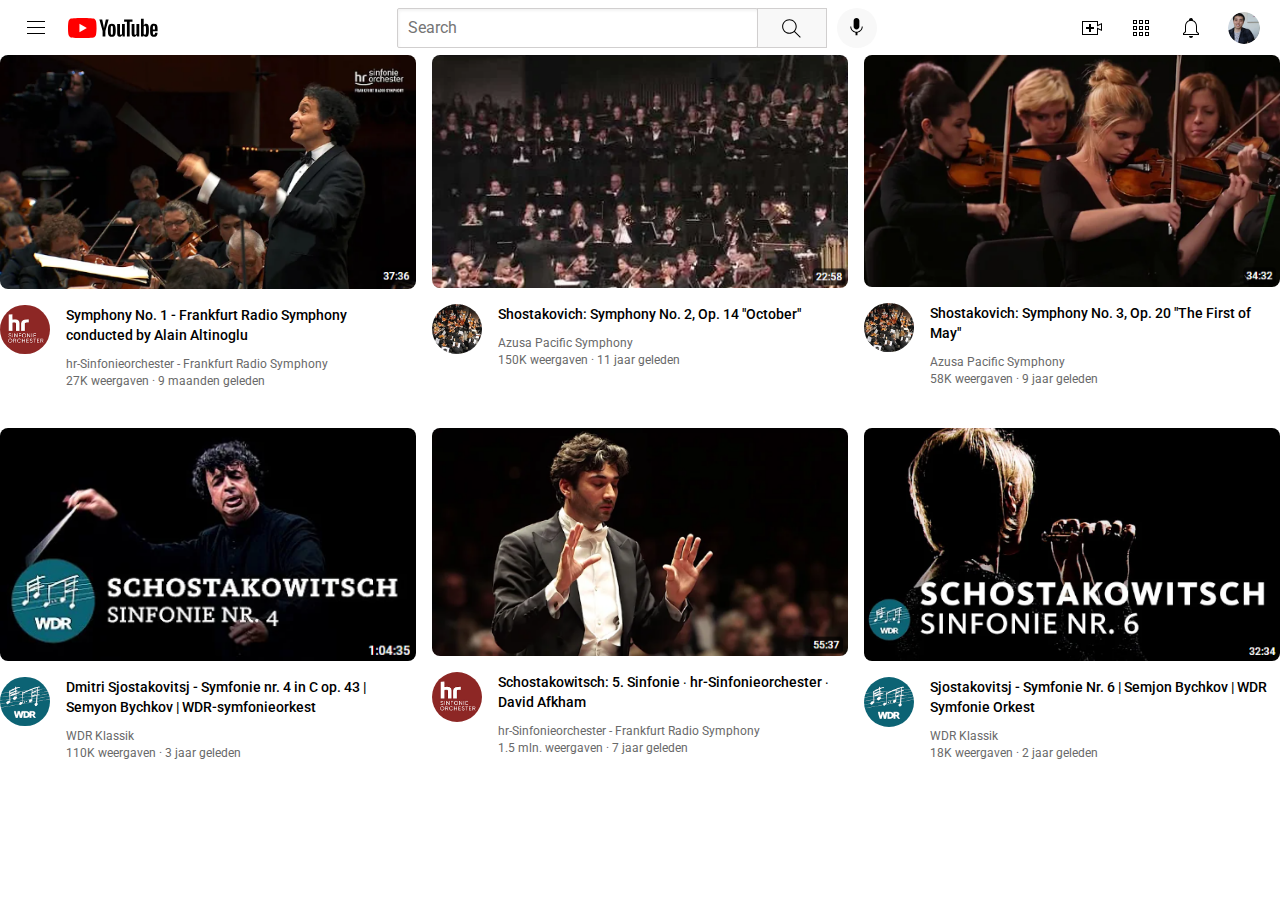
==== index.html @ b0888780 "Update and rename youtube.html to index.html" ====
<!DOCTYPE html>
<html>
    
    <head>
        <title>Youtube Clone</title>

        <link rel="preconnect" href="https://fonts.googleapis.com">
        <link rel="preconnect" href="https://fonts.gstatic.com" crossorigin>
        <link href="https://fonts.googleapis.com/css2?family=Roboto:ital,wght@0,100;0,300;0,400;0,500;0,700;0,900;1,100;1,300;1,400;1,500;1,700;1,900&display=swap" rel="stylesheet">
        
        <link rel="stylesheet" href="styles/general.css">
        <link rel="stylesheet" href="styles/header.css">
        <link rel="stylesheet" href="styles/video.css">

    </head>
    
    <body>
        
        <div class="header">
            
            <div class="left-section">
                <img class="hamburger-menu" src="icons/hamburger-menu.svg">
                <img class="youtube-logo" src="icons/youtube-logo.svg">
            </div>
            
            <div class="middle-section">
                <input class="search-bar" type="text" placeholder="Search">
                <button class="search-button">
                    <img class="search-icon" src="icons/search.svg">
                </button>
                <button class="voice-search-button">
                    <img class="voice-search-icon" src="icons/voice-search-icon.svg">
                </button>
            </div>
            
            <div class="right-section">
                <img class="upload-icon" src="icons/upload.svg">
                <img class="youtube-apps-icon" src="icons/youtube-apps.svg">
                <img class="notifications-icon" src="icons/notifications.svg">
                <img class="current-user-picture" src="channel-pictures/my-channel.jpeg">
            </div>
      
        </div>


        <div class="video-grid">

            <div>
                <img class="thumbnail" src="thumbnails/Sym1.png">
                <div class="video-info-grid">
                    <img class="profile-picture" src="channel-pictures/HR.jpg">
                    <div>
                        <p class="video-title">Symphony No. 1 - Frankfurt Radio Symphony conducted by Alain Altinoglu</p>
                        <p class="author">hr-Sinfonieorchester - Frankfurt Radio Symphony</p>
                        <p class="stats">27K weergaven &#183; 9 maanden geleden</p>
                    </div>
                </div>
            </div>

            <div>
                <img class="thumbnail" src="thumbnails/Sym2.png">
                <div class="video-info-grid">
                    <img class="profile-picture" src="channel-pictures/Azusa.jpg">
                    <div>
                        <p class="video-title">Shostakovich: Symphony No. 2, Op. 14 "October"</p>
                        <p class="author">Azusa Pacific Symphony</p>
                        <p class="stats">150K weergaven &#183; 11 jaar geleden</p>
                    </div>
                </div>
            </div>

            <div>
                <img class="thumbnail" src="thumbnails/Sym3.png">
                <div class="video-info-grid">
                    <img class="profile-picture" src="channel-pictures/Azusa.jpg">
                    <div>
                        <p class="video-title">Shostakovich: Symphony No. 3, Op. 20 "The First of May"</p>
                        <p class="author">Azusa Pacific Symphony</p>
                        <p class="stats">58K weergaven &#183; 9 jaar geleden</p>
                    </div>
                </div>
            </div>

            <div>
                <img class="thumbnail" src="thumbnails/Sym4.png">
                <div class="video-info-grid">
                    <img class="profile-picture" src="channel-pictures/WDR.jpg">             
                    <div>
                        <p class="video-title">Dmitri Sjostakovitsj - Symfonie nr. 4 in C op. 43 | Semyon Bychkov | WDR-symfonieorkest</p>
                        <p class="author">WDR Klassik</p>
                        <p class="stats">110K weergaven &#183; 3 jaar geleden</p>
                    </div>
                </div>
            </div>

            <div>
                <img class="thumbnail" src="thumbnails/Sym5.png">
                <div class="video-info-grid">
                    <img class="profile-picture" src="channel-pictures/HR.jpg">
                    <div>
                        <p class="video-title">Schostakowitsch: 5. Sinfonie ∙ hr-Sinfonieorchester ∙ David Afkham</p>
                        <p class="author">hr-Sinfonieorchester - Frankfurt Radio Symphony</p>
                        <p class="stats">1.5 mln. weergaven &#183; 7 jaar geleden</p>
                    </div>
                </div>
            </div>

            <div>
                <img class="thumbnail" src="thumbnails/Sym6.png">
                <div class="video-info-grid">
                    <img class="profile-picture" src="channel-pictures/WDR.jpg">
                    <div>
                        <p class="video-title">Sjostakovitsj - Symfonie Nr. 6 | Semjon Bychkov | WDR Symfonie Orkest</p>
                        <p class="author">WDR Klassik</p>
                        <p class="stats">18K weergaven &#183; 2 jaar geleden</p>
                    </div>
                </div>
            </div>

        </div>

    </body>

</html>
---- styles/general.css ----
p{
    font-family: Roboto, Arial;
    margin-top: 0px;
    margin-bottom: 0px;}

body{
    margin: 0}
---- styles/header.css ----
.header{
    height: 55px;
    display: flex;
    flex-direction: row;
    justify-content: space-between;}

.left-section{
    display: flex;
    align-items: center;}

.hamburger-menu{
    height: 24px;
    margin-left: 24px;
    margin-right: 20px;}

.youtube-logo{
    height: 20px;}

.middle-section{
    flex: 1;
    margin-left: 70px;
    margin-right: 35px;
    max-width: 480px;
    display: flex;
    align-items: center;
    flex-direction: row;}

.search-bar{
    flex: 1;
    height: 36px;
    width: 0px;
    border-style: solid;
    border-width: 1px;
    border-color: rgb(209, 207, 207);
    border-radius: 2px;
    font-size: 16px;
    padding-left: 10px;
    box-shadow: inset 1px 2px 3px rgba(0, 0, 0, 0.05);}

.search-bar::placeholder{
    font-family: Roboto, Arial;
    font-size: 16px;}

.search-button{
    width: 70px;
    height: 40px;
    border-style: solid;
    border-width: 1px;
    border-color: rgb(209, 207, 207);
    background-color: rgb(248, 248, 248);
    margin-right: 10px;
    margin-left: -1px;}

.search-icon{
    height: 25px;
    margin-top: 4px;}

.voice-search-icon{
    height: 23px;}

.voice-search-button{
    width: 40px;
    height: 40px;
    border-style: none;
    border-radius: 20px;
    background-color: rgb(248, 248, 248);}
 
.right-section{
    width: 180px;
    display: flex;
    align-items: center;
    justify-content: space-between;
    margin-right: 20px;
    flex-shrink: 0;}

.upload-icon{
    height: 24px}

.youtube-apps-icon{
    height: 24px;}

.notifications-icon{
    height: 24px;}

.current-user-picture{
    height: 32px;
    border-radius: 16px;}
---- styles/video.css ----
.thumbnailold{
    width: 400px;
    height: 300px;
    object-fit: contain;
    object-position: bottom;
    border-width: 2px;
    border-style: solid;
    border-radius: 3px;
    border-color: red;}

.thumbnail{
    width: 100%;
    border-radius: 8px;
    margin-bottom: 12px;}

.video-title{
    margin-top: 0px;
    font-size: 14px;
    font-weight: 500;
    margin-bottom: 12px;
    line-height: 20px;}

.author,.stats{
    font-size: 12px;
    color: rgb(105, 105, 105);}

.author{
    margin-bottom: 3px;}

.video-info-grid{
    display: grid;
    grid-template-columns: 66px 1fr;}

.profile-picture{
    width: 75%;
    border-radius: 40px;}

.video-grid{
    display: grid;
    grid-template-columns: 1fr 1fr 1fr;
    column-gap: 16px;
    row-gap: 40px;}
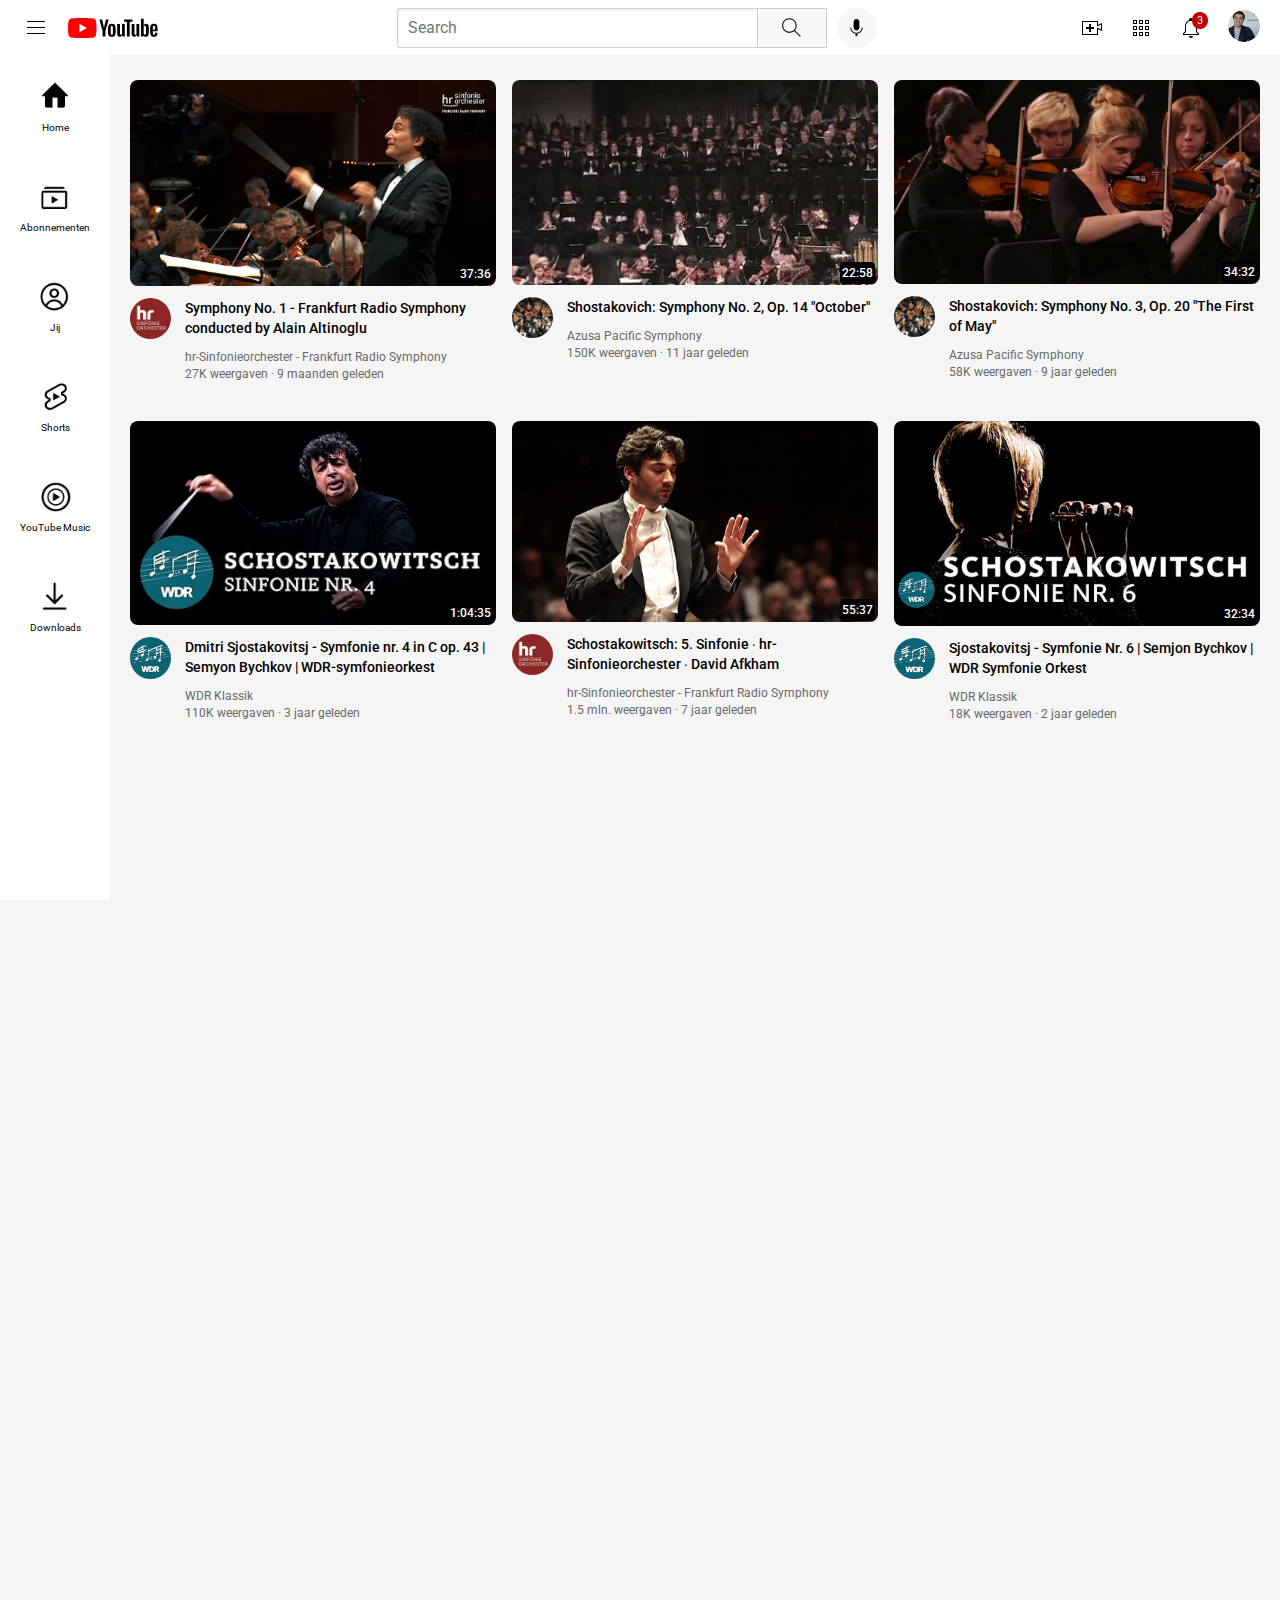
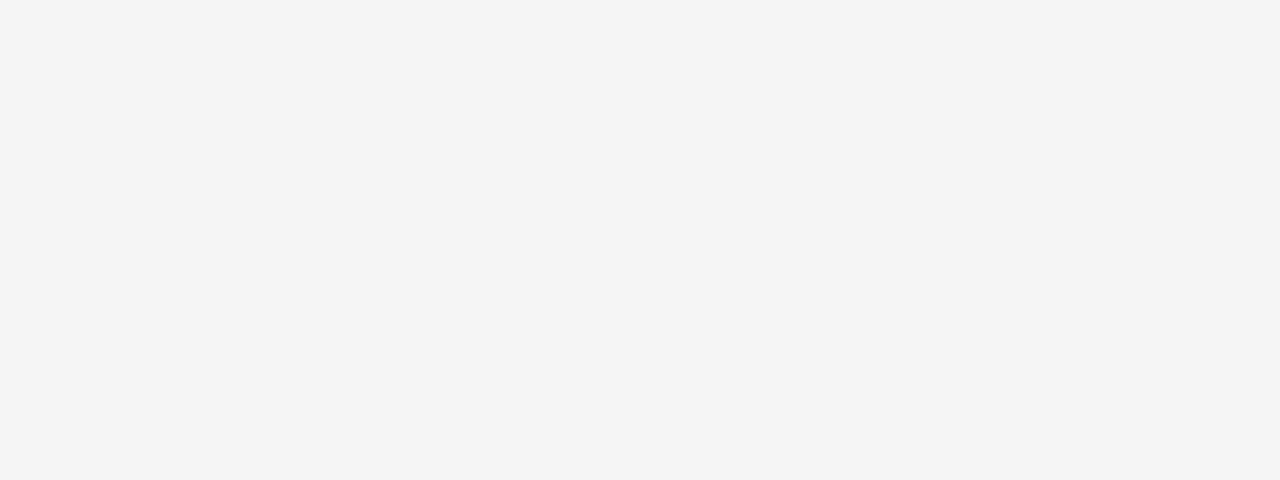
==== commit cd237ebd: "Update and rename youtube.html to index.html" ====
--- a/index.html
+++ b/index.html
@@ -2,7 +2,7 @@
 <html>
     
     <head>
-        <title>Youtube Clone</title>
+        <title>ShostaTube</title>
 
         <link rel="preconnect" href="https://fonts.googleapis.com">
         <link rel="preconnect" href="https://fonts.gstatic.com" crossorigin>
@@ -11,9 +11,10 @@
         <link rel="stylesheet" href="styles/general.css">
         <link rel="stylesheet" href="styles/header.css">
         <link rel="stylesheet" href="styles/video.css">
+        <link rel="stylesheet" href="styles/sidebar.css">
 
     </head>
-    
+     
     <body>
         
         <div class="header">
@@ -27,26 +28,68 @@
                 <input class="search-bar" type="text" placeholder="Search">
                 <button class="search-button">
                     <img class="search-icon" src="icons/search.svg">
+                    <div class="tooltip">Search</div>
                 </button>
                 <button class="voice-search-button">
                     <img class="voice-search-icon" src="icons/voice-search-icon.svg">
+                    <div class="tooltip">Search with your voice</div>
                 </button>
             </div>
             
             <div class="right-section">
-                <img class="upload-icon" src="icons/upload.svg">
-                <img class="youtube-apps-icon" src="icons/youtube-apps.svg">
-                <img class="notifications-icon" src="icons/notifications.svg">
-                <img class="current-user-picture" src="channel-pictures/my-channel.jpeg">
+                <div class="upload-icon-container">
+                    <img class="upload-icon" src="icons/upload.svg">
+                    <div class="tooltip">Create</div>
+                </div>
+                <div class="apps-icon-container">
+                    <img class="youtube-apps-icon" src="icons/youtube-apps.svg">
+                    <div class="tooltip">YouTube Apps</div>
+                </div>
+                <div class="notifications-icon-container"> 
+                    <img class="notifications-icon" src="icons/notifications.svg">
+                    <div class="notifications-count">3</div>
+                    <div class="tooltip">Notifications</div>
+                </div>
+                <div><img class="current-user-picture" src="channel-pictures/my-channel.jpeg"></div>
             </div>
       
         </div>
 
+        <div class="sidebar">
+            <div class="sidebar-link">
+                <img src="icons/home.png">
+                <div>Home</div>
+            </div>
+            <div class="sidebar-link">
+                <img src="icons/abonnementen.png">
+                <div>Abonnementen</div>
+            </div>
+            <div class="sidebar-link">
+                <img src="icons/jij.png">
+                <div>Jij</div>
+            </div>
+            <div class="sidebar-link">
+                <img src="icons/shorts.png">
+                <div>Shorts</div>
+            </div>
+            <div class="sidebar-link">
+                <img src="icons/YouTube Music.png">
+                <div>YouTube Music</div>
+            </div>
+            <div class="sidebar-link">
+                <img src="icons/downloads.png">
+                <div>Downloads</div>
+            </div>
+        </div>
 
         <div class="video-grid">
 
             <div>
-                <img class="thumbnail" src="thumbnails/Sym1.png">
+                <div class="thumbnail-row">
+                    <img class="thumbnail" src="thumbnails/Sym1.png">
+                    <div class="video-time">37:36</div>
+                </div>
+                
                 <div class="video-info-grid">
                     <img class="profile-picture" src="channel-pictures/HR.jpg">
                     <div>
@@ -58,7 +101,11 @@
             </div>
 
             <div>
-                <img class="thumbnail" src="thumbnails/Sym2.png">
+                <div class="thumbnail-row">
+                    <img class="thumbnail" src="thumbnails/Sym2.png">
+                    <div class="video-time">22:58</div>
+                </div>
+
                 <div class="video-info-grid">
                     <img class="profile-picture" src="channel-pictures/Azusa.jpg">
                     <div>
@@ -70,7 +117,11 @@
             </div>
 
             <div>
-                <img class="thumbnail" src="thumbnails/Sym3.png">
+                <div class="thumbnail-row">
+                    <img class="thumbnail" src="thumbnails/Sym3.png">
+                    <div class="video-time">34:32</div>
+                </div>
+
                 <div class="video-info-grid">
                     <img class="profile-picture" src="channel-pictures/Azusa.jpg">
                     <div>
@@ -82,7 +133,11 @@
             </div>
 
             <div>
-                <img class="thumbnail" src="thumbnails/Sym4.png">
+                <div class="thumbnail-row">
+                    <img class="thumbnail" src="thumbnails/Sym4.png">
+                    <div class="video-time">1:04:35</div>
+                </div>
+
                 <div class="video-info-grid">
                     <img class="profile-picture" src="channel-pictures/WDR.jpg">             
                     <div>
@@ -94,7 +149,11 @@
             </div>
 
             <div>
-                <img class="thumbnail" src="thumbnails/Sym5.png">
+                <div class="thumbnail-row">
+                    <img class="thumbnail" src="thumbnails/Sym5.png">
+                    <div class="video-time">55:37</div>
+                </div>
+
                 <div class="video-info-grid">
                     <img class="profile-picture" src="channel-pictures/HR.jpg">
                     <div>
@@ -106,7 +165,11 @@
             </div>
 
             <div>
-                <img class="thumbnail" src="thumbnails/Sym6.png">
+                <div class="thumbnail-row">
+                    <img class="thumbnail" src="thumbnails/Sym6.png">
+                    <div class="video-time">32:34</div>
+                </div>
+
                 <div class="video-info-grid">
                     <img class="profile-picture" src="channel-pictures/WDR.jpg">
                     <div>
--- a/styles/general.css
+++ b/styles/general.css
@@ -4,4 +4,10 @@
     margin-bottom: 0px;}
 
 body{
-    margin: 0}+    margin: 0px;
+    padding-top: 70px;
+    height: 2000px;
+    padding-left: 130px;
+    padding-right: 20px;
+    padding-top: 80px;
+    background-color: rgb(245, 245, 245);}
--- a/styles/header.css
+++ b/styles/header.css
@@ -2,7 +2,16 @@
     height: 55px;
     display: flex;
     flex-direction: row;
-    justify-content: space-between;}
+    justify-content: space-between;
+    position: fixed;
+    top: 0;
+    left: 0;
+    right: 0;
+    z-index: 100;
+    background-color: white;
+    border-bottom-width: 1px;
+    border-bottom-style: solid;
+    border-bottom-color: rgb(243, 240, 240);}
 
 .left-section{
     display: flex;
@@ -51,9 +60,46 @@
     margin-right: 10px;
     margin-left: -1px;}
 
+.search-button,
+.voice-search-button,
+.upload-icon-container,
+.apps-icon-container,
+.notifications-icon-container{
+    display: flex;
+    justify-content: center;
+    align-items: center;
+    position: relative;}
+
+.search-button .tooltip,
+.voice-search-button .tooltip,
+.upload-icon-container .tooltip,
+.apps-icon-container .tooltip,
+.notifications-icon-container .tooltip{
+    position: absolute;
+    background-color: gray;
+    color: white;
+    padding-top: 4px;
+    padding-bottom: 4px;
+    padding-left: 8px;
+    padding-right: 8px;
+    border-radius: 2px;
+    font-size: 12px;
+    font-family: Roboto, Arial;
+    bottom: -30px;
+    opacity: 0;
+    transition: opacity 0.15s;
+    pointer-events: None;
+    white-space: nowrap;}
+
+.search-button:hover .tooltip,
+.voice-search-button:hover .tooltip,
+.upload-icon-container:hover .tooltip,
+.apps-icon-container:hover .tooltip,
+.notifications-icon-container:hover .tooltip{
+    opacity: 1;}
+
 .search-icon{
-    height: 25px;
-    margin-top: 4px;}
+    height: 25px;}
 
 .voice-search-icon{
     height: 23px;}
@@ -79,6 +125,20 @@
 .youtube-apps-icon{
     height: 24px;}
 
+.notifications-count{
+    position: absolute;
+    top: -4px;
+    right: -5px;
+    background-color: rgb(194, 2, 2);
+    color: white;
+    font-family: Roboto, Arial;
+    font-size: 11px;
+    padding-left: 5px;
+    padding-right: 5px;
+    padding-top: 2px;
+    padding-bottom: 2px;
+    border-radius: 10px;}
+
 .notifications-icon{
     height: 24px;}
 
--- a/styles/video.css
+++ b/styles/video.css
@@ -8,10 +8,13 @@
     border-radius: 3px;
     border-color: red;}
 
+.thumbnail-row{
+    position: relative;}
+
 .thumbnail{
     width: 100%;
     border-radius: 8px;
-    margin-bottom: 12px;}
+    margin-bottom: 8px;}
 
 .video-title{
     margin-top: 0px;
@@ -29,7 +32,7 @@
 
 .video-info-grid{
     display: grid;
-    grid-template-columns: 66px 1fr;}
+    grid-template-columns: 55px 1fr;}
 
 .profile-picture{
     width: 75%;
@@ -39,4 +42,19 @@
     display: grid;
     grid-template-columns: 1fr 1fr 1fr;
     column-gap: 16px;
-    row-gap: 40px;}+    row-gap: 40px;}
+
+.video-time{
+    background-color: black;
+    color: white;
+    position: absolute;
+    bottom: 13px;
+    right: 3px;
+    font-family: Roboto, Arial;
+    font-size: 12px;
+    font-weight: 500;
+    padding-left: 2px;
+    padding-right: 2px;
+    padding-top: 4px;
+    padding-bottom: 4px;
+    border-radius: 4px;}--- a/styles/sidebar.css
+++ b/styles/sidebar.css
@@ -0,0 +1,27 @@
+.sidebar{
+    position: fixed;
+    left: 0;
+    bottom: 0;
+    top: 55px;
+    background-color: white;
+    width: 110px;
+    z-index: 200;}
+
+.sidebar-link{
+    height: 100px;
+    display: flex;
+    justify-content: center;
+    align-items: center;
+    flex-direction: column;
+    cursor: pointer;}
+
+.sidebar-link:hover{
+    background-color: rgb(235, 232, 232);}
+
+.sidebar-link img{
+    height: 40px;
+    margin-bottom: 5px;}
+
+.sidebar-link div{
+    font-family: Roboto, Arial;
+    font-size: 10px;}